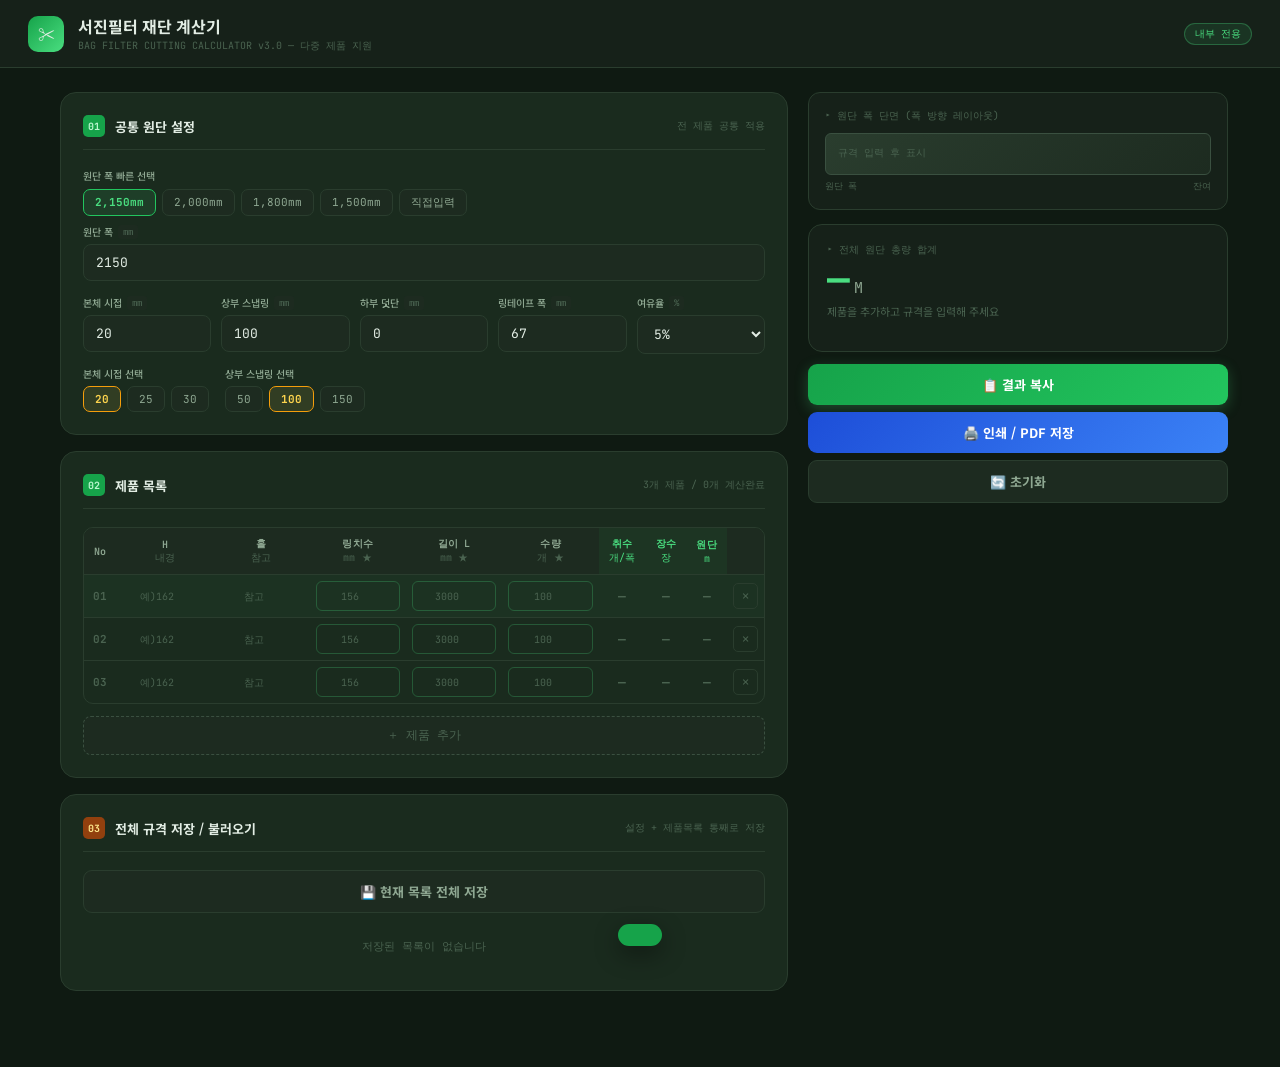
==== 서진필터_재단계산기_v2.html @ 4e615974 "feat: 재단 계산기 v3 — 다중 제품 동시 계산 지원 - 제품 목록 테이블 추가 (행 추가/삭제, 동적 입력) - 제품별 개별 계산: 취수·장수·원단(m) 자동 표시 - 합계" ====
<!DOCTYPE html>
<html lang="ko">
<head>
<meta charset="UTF-8">
<meta name="viewport" content="width=device-width, initial-scale=1.0">
<title>서진필터 재단 계산기 v3</title>
<link href="https://fonts.googleapis.com/css2?family=Noto+Sans+KR:wght@300;400;500;700;900&family=JetBrains+Mono:wght@400;500;700&display=swap" rel="stylesheet">
<style>
  :root {
    --bg:         #0F1A12;
    --bg2:        #162119;
    --bg3:        #1D2B20;
    --card:       #1A2B1E;
    --border:     #2A3D2E;
    --border2:    #3A5040;
    --green:      #4ADE80;
    --green-dim:  #22C55E;
    --green-dark: #16A34A;
    --green-pale: #BBF7D0;
    --amber:      #FCD34D;
    --amber-dim:  #F59E0B;
    --blue:       #60A5FA;
    --blue-dim:   #3B82F6;
    --blue-dark:  #1D4ED8;
    --red:        #F87171;
    --text:       #E2EDE4;
    --text-dim:   #8FA892;
    --text-mute:  #4A6350;
    --mono:       'JetBrains Mono', monospace;
    --sans:       'Noto Sans KR', sans-serif;
  }
  * { box-sizing: border-box; margin: 0; padding: 0; }
  body { font-family: var(--sans); background: var(--bg); color: var(--text); min-height: 100vh; }

  /* ── 헤더 ── */
  .header {
    background: var(--bg2); border-bottom: 1px solid var(--border);
    padding: 14px 28px; display: flex; align-items: center; gap: 14px;
  }
  .header-icon {
    width: 36px; height: 36px;
    background: linear-gradient(135deg, var(--green-dark), var(--green));
    border-radius: 10px; display: flex; align-items: center; justify-content: center; font-size: 17px;
  }
  .header-title { font-size: 16px; font-weight: 700; }
  .header-sub   { font-size: 10px; color: var(--text-mute); font-family: var(--mono); margin-top: 1px; }
  .header-tag {
    margin-left: auto; background: rgba(74,222,128,0.1); border: 1px solid rgba(74,222,128,0.3);
    color: var(--green); font-size: 10px; font-weight: 500;
    padding: 3px 10px; border-radius: 20px; font-family: var(--mono);
  }

  /* ── 레이아웃 ── */
  .main {
    max-width: 1200px; margin: 0 auto; padding: 24px 20px 60px;
    display: grid; grid-template-columns: 1fr 420px; gap: 20px; align-items: start;
  }

  /* ── 카드 ── */
  .card {
    background: var(--card); border: 1px solid var(--border);
    border-radius: 16px; padding: 22px; margin-bottom: 16px;
    animation: fadeUp 0.35s ease both;
  }
  .card:nth-child(2) { animation-delay: 0.06s; }
  .card:nth-child(3) { animation-delay: 0.12s; }
  @keyframes fadeUp { from { opacity:0; transform:translateY(10px); } to { opacity:1; transform:translateY(0); } }

  .card-header {
    display: flex; align-items: center; gap: 10px;
    margin-bottom: 18px; padding-bottom: 12px; border-bottom: 1px solid var(--border);
  }
  .step-badge {
    width: 22px; height: 22px; background: var(--green-dark); color: var(--green-pale);
    border-radius: 5px; display: flex; align-items: center; justify-content: center;
    font-size: 10px; font-weight: 700; font-family: var(--mono); flex-shrink: 0;
  }
  .step-badge.amber { background: #92400E; color: #FDE68A; }
  .card-title { font-size: 13px; font-weight: 700; }
  .card-desc  { font-size: 10px; color: var(--text-mute); margin-left: auto; font-family: var(--mono); }

  /* ── 폼 기본 ── */
  .fg { display: flex; flex-direction: column; gap: 5px; }
  .fl {
    font-size: 10px; font-weight: 500; color: var(--text-dim);
    display: flex; align-items: center; gap: 5px;
  }
  .fl .unit {
    font-family: var(--mono); color: var(--text-mute); font-size: 9px;
    background: var(--bg3); padding: 1px 5px; border-radius: 3px;
  }
  .fl .ref-tag {
    font-family: var(--mono); color: var(--blue-dim); font-size: 9px;
    background: rgba(96,165,250,0.1); border: 1px solid rgba(96,165,250,0.25);
    padding: 1px 5px; border-radius: 3px;
  }
  .form-grid   { display: grid; grid-template-columns: 1fr 1fr; gap: 12px; }
  .form-grid.three { grid-template-columns: 1fr 1fr 1fr; }
  .form-grid.four  { grid-template-columns: repeat(4,1fr); }
  .form-grid.five  { grid-template-columns: repeat(5,1fr); }
  .divider { border: none; border-top: 1px solid var(--border); margin: 16px 0; }

  input, select {
    background: var(--bg3); border: 1.5px solid var(--border); border-radius: 8px;
    padding: 9px 12px; font-size: 13px; font-family: var(--mono); color: var(--text);
    outline: none; transition: all 0.2s; width: 100%;
  }
  input:focus, select:focus {
    border-color: var(--green-dim); background: var(--bg2);
    box-shadow: 0 0 0 3px rgba(74,222,128,0.1);
  }
  input::placeholder { color: var(--text-mute); font-size: 11px; }
  input[readonly] {
    color: var(--green); border-color: rgba(74,222,128,0.3);
    background: rgba(74,222,128,0.05); cursor: default; font-weight: 700;
  }
  input[readonly]:focus { box-shadow: none; }

  /* ── 빠른 선택 버튼 ── */
  .quick-btns { display: flex; gap: 6px; flex-wrap: wrap; margin-bottom: 8px; }
  .qbtn {
    background: var(--bg3); border: 1.5px solid var(--border); color: var(--text-dim);
    border-radius: 7px; padding: 5px 11px; font-family: var(--mono); font-size: 11px;
    cursor: pointer; transition: all 0.15s;
  }
  .qbtn:hover  { border-color: var(--amber-dim); color: var(--amber); }
  .qbtn.active { background: rgba(252,211,77,0.1); border-color: var(--amber-dim); color: var(--amber); font-weight: 700; }
  .qbtn.green:hover  { border-color: var(--green-dim); color: var(--green); }
  .qbtn.green.active { background: rgba(74,222,128,0.1); border-color: var(--green-dim); color: var(--green); font-weight: 700; }

  /* ── 제품 테이블 ── */
  .product-table-wrap { overflow-x: auto; margin-bottom: 12px; border-radius: 10px; border: 1px solid var(--border); }
  .product-table {
    width: 100%; border-collapse: collapse; font-family: var(--mono); font-size: 12px;
    min-width: 680px;
  }
  .product-table th {
    background: var(--bg3); color: var(--text-dim); font-weight: 600;
    padding: 9px 10px; text-align: center; border-bottom: 1px solid var(--border);
    white-space: nowrap; font-size: 10px; letter-spacing: 0.3px;
  }
  .product-table th.result-col { color: var(--green); background: rgba(74,222,128,0.05); }
  .product-table td {
    padding: 6px 6px; border-bottom: 1px solid var(--border); text-align: center; vertical-align: middle;
  }
  .product-table tr:last-child td { border-bottom: none; }
  .product-table tr:hover td { background: rgba(255,255,255,0.02); }
  .product-table tr.focused-row td { background: rgba(74,222,128,0.04); }

  .tbl-num {
    color: var(--text-mute); font-size: 11px; font-weight: 700;
    width: 28px; text-align: center;
  }
  .tbl-input {
    background: transparent; border: 1px solid transparent; border-radius: 6px;
    padding: 6px 8px; font-size: 12px; font-family: var(--mono); color: var(--text);
    outline: none; width: 100%; text-align: center; transition: all 0.15s; min-width: 60px;
  }
  .tbl-input:focus { border-color: var(--green-dim); background: var(--bg2); }
  .tbl-input::placeholder { color: var(--text-mute); font-size: 10px; }
  .tbl-res { color: var(--green); font-weight: 700; font-size: 13px; }
  .tbl-res.amber { color: var(--amber); }
  .tbl-res.mute { color: var(--text-mute); }

  .del-btn {
    background: transparent; border: 1px solid var(--border); color: var(--text-mute);
    border-radius: 5px; padding: 4px 8px; font-size: 12px; cursor: pointer;
    transition: all 0.15s; font-family: var(--mono);
  }
  .del-btn:hover { border-color: var(--red); color: var(--red); }

  .total-row td { background: rgba(74,222,128,0.04); border-top: 1px solid var(--border2) !important; }
  .total-label { color: var(--text-dim); font-size: 11px; font-weight: 700; text-align: right; padding-right: 8px; }
  .total-val   { color: var(--green); font-size: 15px; font-weight: 700; }
  .total-val.amber { color: var(--amber); }

  .add-row-btn {
    width: 100%; padding: 10px; background: var(--bg3); border: 1.5px dashed var(--border2);
    color: var(--text-mute); border-radius: 8px; cursor: pointer; font-size: 12px;
    font-family: var(--mono); transition: all 0.15s; display: flex; align-items: center; justify-content: center; gap: 6px;
  }
  .add-row-btn:hover { border-color: var(--green-dim); color: var(--green); }

  /* ── 결과 패널 ── */
  .result-panel { position: sticky; top: 20px; }

  .fabric-vis {
    background: var(--bg2); border: 1px solid var(--border); border-radius: 12px;
    padding: 16px; margin-bottom: 14px; overflow: hidden;
  }
  .vis-title { font-size: 10px; color: var(--text-mute); font-family: var(--mono); margin-bottom: 10px; }
  .vis-strip {
    height: 42px; background: linear-gradient(135deg, #2A3D2E, #1D2B20);
    border: 1px solid var(--border2); border-radius: 6px; overflow: hidden; margin-bottom: 5px;
  }
  .vis-pcs { display: flex; height: 100%; }
  .vis-piece {
    flex: 1; display: flex; align-items: center; justify-content: center;
    font-size: 9px; font-family: var(--mono); color: var(--green);
    border-right: 1px dashed rgba(74,222,128,0.3); font-weight: 700;
  }
  .vis-piece:last-child { border-right: none; }
  .vis-remainder { background: rgba(248,113,113,0.15); border-left: 1px dashed var(--red) !important; color: var(--red) !important; }
  .vis-labels { display: flex; justify-content: space-between; font-size: 9px; color: var(--text-mute); font-family: var(--mono); }

  /* 요약 카드 */
  .summary-card {
    background: var(--bg2); border: 1px solid var(--border); border-radius: 14px;
    padding: 18px; margin-bottom: 12px;
  }
  .sum-big-label { font-size: 10px; color: var(--text-mute); font-family: var(--mono); margin-bottom: 3px; }
  .sum-big-val   { font-size: 38px; font-weight: 700; font-family: var(--mono); color: var(--green); line-height: 1; }
  .sum-big-unit  { font-size: 15px; color: var(--text-dim); font-family: var(--mono); }
  .sum-big-sub   { font-size: 11px; color: var(--text-mute); margin-top: 5px; }

  /* 제품별 결과 목록 */
  .prod-result-list { margin-top: 14px; display: flex; flex-direction: column; gap: 6px; }
  .prod-result-item {
    background: var(--bg3); border: 1px solid var(--border); border-radius: 8px;
    padding: 10px 12px; display: grid; grid-template-columns: auto 1fr auto; gap: 8px; align-items: center;
  }
  .prod-result-item.focused { border-color: rgba(74,222,128,0.4); background: rgba(74,222,128,0.04); }
  .pri-num { font-size: 10px; color: var(--text-mute); font-family: var(--mono); }
  .pri-spec { font-size: 11px; color: var(--text-dim); font-family: var(--mono); }
  .pri-spec strong { color: var(--text); }
  .pri-val { font-size: 15px; font-weight: 700; font-family: var(--mono); color: var(--green); text-align: right; }
  .pri-val .sub { font-size: 10px; color: var(--text-mute); font-weight: 400; }

  /* 경고 */
  .alert-box {
    background: rgba(252,211,77,0.08); border: 1px solid rgba(252,211,77,0.25);
    border-radius: 8px; padding: 10px 12px; font-size: 11px; color: var(--amber);
    margin-bottom: 12px; display: none; font-family: var(--mono); line-height: 1.7; white-space: pre-line;
  }
  .alert-box.show { display: block; }

  /* 버튼 */
  .btn {
    width: 100%; padding: 11px; border-radius: 9px; border: none;
    cursor: pointer; font-size: 13px; font-weight: 700;
    font-family: var(--sans); transition: all 0.2s;
    display: flex; align-items: center; justify-content: center; gap: 8px; margin-bottom: 7px;
  }
  .btn-primary { background: linear-gradient(135deg,var(--green-dark),var(--green-dim)); color:#fff; box-shadow:0 4px 14px rgba(74,222,128,0.25); }
  .btn-primary:hover { transform:translateY(-1px); box-shadow:0 6px 20px rgba(74,222,128,0.35); }
  .btn-blue { background: linear-gradient(135deg,var(--blue-dark),var(--blue-dim)); color:#fff; }
  .btn-blue:hover { transform:translateY(-1px); }
  .btn-ghost { background:var(--bg3); color:var(--text-dim); border:1px solid var(--border); }
  .btn-ghost:hover { background:var(--bg2); color:var(--text); }

  /* 프로파일 */
  .profile-list { display: flex; flex-direction: column; gap: 7px; }
  .profile-item {
    background: var(--bg3); border: 1px solid var(--border); border-radius: 9px;
    padding: 10px 12px; display: flex; align-items: center; gap: 8px;
  }
  .profile-info { flex: 1; }
  .profile-name { font-size: 12px; font-weight: 600; margin-bottom: 2px; }
  .profile-spec { font-size: 10px; color: var(--text-mute); font-family: var(--mono); }
  .profile-btn {
    background: transparent; border: 1px solid var(--border); color: var(--text-dim);
    border-radius: 5px; padding: 4px 9px; font-size: 10px; cursor: pointer;
    font-family: var(--mono); transition: all 0.15s;
  }
  .profile-btn:hover { border-color: var(--green-dim); color: var(--green); }
  .profile-btn.del:hover { border-color: var(--red); color: var(--red); }
  .profile-empty { font-size: 11px; color: var(--text-mute); font-family: var(--mono); padding: 14px; text-align: center; }

  /* 토스트 */
  .toast {
    position: fixed; bottom: 24px; left: 50%;
    transform: translateX(-50%) translateY(70px);
    background: var(--green-dark); color: var(--green-pale);
    padding: 11px 22px; border-radius: 50px; font-size: 13px; font-weight: 600;
    box-shadow: 0 8px 24px rgba(0,0,0,0.4);
    transition: transform 0.35s cubic-bezier(0.34,1.56,0.64,1);
    z-index: 999; white-space: nowrap; font-family: var(--sans);
  }
  .toast.show { transform: translateX(-50%) translateY(0); }

  /* 반응형 */
  @media (max-width: 860px) {
    .main { grid-template-columns: 1fr; }
    .result-panel { position: static; }
    .form-grid.four { grid-template-columns: 1fr 1fr; }
    .form-grid.five { grid-template-columns: 1fr 1fr 1fr; }
  }

  /* ── 인쇄 ── */
  @media print {
    body { background:#fff !important; color:#111 !important; }
    .header { background:#f0f0f0 !important; }
    .card, .summary-card, .fabric-vis, .prod-result-item, .product-table th, .product-table td {
      background:#fff !important; border-color:#ccc !important; color:#111 !important;
    }
    .btn, .toast, .add-row-btn, .del-btn, .profile-btn { display:none !important; }
    .result-panel { position:static !important; }
    .main { grid-template-columns:1fr !important; }
  }
</style>
</head>
<body>

<div class="header">
  <div class="header-icon">✂️</div>
  <div>
    <div class="header-title">서진필터 재단 계산기</div>
    <div class="header-sub">BAG FILTER CUTTING CALCULATOR v3.0 — 다중 제품 지원</div>
  </div>
  <div class="header-tag">내부 전용</div>
</div>

<div class="main">
<div><!-- 왼쪽 -->

  <!-- STEP 01: 공통 설정 -->
  <div class="card">
    <div class="card-header">
      <div class="step-badge">01</div>
      <div class="card-title">공통 원단 설정</div>
      <div class="card-desc">전 제품 공통 적용</div>
    </div>

    <!-- 원단 폭 -->
    <label class="fl" style="margin-bottom:6px;">원단 폭 빠른 선택</label>
    <div class="quick-btns">
      <div class="qbtn green active" onclick="setFabric(this,2150)">2,150mm</div>
      <div class="qbtn green" onclick="setFabric(this,2000)">2,000mm</div>
      <div class="qbtn green" onclick="setFabric(this,1800)">1,800mm</div>
      <div class="qbtn green" onclick="setFabric(this,1500)">1,500mm</div>
      <div class="qbtn green" onclick="setFabric(this,0)">직접입력</div>
    </div>
    <div class="fg" style="margin-bottom:14px;">
      <label class="fl">원단 폭 <span class="unit">mm</span></label>
      <input type="number" id="fabric_w" value="2150" oninput="onFabricInput();calc()">
    </div>

    <div class="form-grid five" style="gap:10px;">
      <div class="fg">
        <label class="fl">본체 시접 <span class="unit">mm</span></label>
        <input type="number" id="seam_body" value="20" oninput="calc()">
      </div>
      <div class="fg">
        <label class="fl">상부 스냅링 <span class="unit">mm</span></label>
        <input type="number" id="seam_snap" value="100" oninput="calc()">
      </div>
      <div class="fg">
        <label class="fl">하부 덧단 <span class="unit">mm</span></label>
        <input type="number" id="seam_hem" value="0" oninput="calc()" placeholder="0">
      </div>
      <div class="fg">
        <label class="fl">링테이프 폭 <span class="unit">mm</span></label>
        <input type="number" id="tape_w" value="67" oninput="calc()">
      </div>
      <div class="fg">
        <label class="fl">여유율 <span class="unit">%</span></label>
        <select id="margin_val" onchange="calc()">
          <option value="0">0%</option>
          <option value="3">3%</option>
          <option value="5" selected>5%</option>
          <option value="8">8%</option>
          <option value="10">10%</option>
        </select>
      </div>
    </div>

    <!-- 시접 빠른 선택 -->
    <div style="margin-top:12px; display:flex; gap:16px; flex-wrap:wrap;">
      <div>
        <label class="fl" style="margin-bottom:5px;">본체 시접 선택</label>
        <div class="quick-btns" style="margin-bottom:0">
          <div class="qbtn active" onclick="setVal('seam_body',this,20)">20</div>
          <div class="qbtn" onclick="setVal('seam_body',this,25)">25</div>
          <div class="qbtn" onclick="setVal('seam_body',this,30)">30</div>
        </div>
      </div>
      <div>
        <label class="fl" style="margin-bottom:5px;">상부 스냅링 선택</label>
        <div class="quick-btns" style="margin-bottom:0">
          <div class="qbtn" onclick="setVal('seam_snap',this,50)">50</div>
          <div class="qbtn active" onclick="setVal('seam_snap',this,100)">100</div>
          <div class="qbtn" onclick="setVal('seam_snap',this,150)">150</div>
        </div>
      </div>
    </div>
  </div>

  <!-- STEP 02: 제품 목록 -->
  <div class="card">
    <div class="card-header">
      <div class="step-badge">02</div>
      <div class="card-title">제품 목록</div>
      <div class="card-desc" id="prod-count-badge">0개 제품</div>
    </div>

    <div class="product-table-wrap">
      <table class="product-table">
        <thead>
          <tr>
            <th style="width:30px;">No</th>
            <th>H<br><span style="font-weight:400;color:var(--text-mute)">내경</span></th>
            <th>홀<br><span style="font-weight:400;color:var(--text-mute)">참고</span></th>
            <th>링치수<br><span style="font-weight:400;color:var(--text-mute)">mm ★</span></th>
            <th>길이 L<br><span style="font-weight:400;color:var(--text-mute)">mm ★</span></th>
            <th>수량<br><span style="font-weight:400;color:var(--text-mute)">개 ★</span></th>
            <th class="result-col">취수<br><span style="font-weight:400">개/폭</span></th>
            <th class="result-col">장수<br><span style="font-weight:400">장</span></th>
            <th class="result-col">원단<br><span style="font-weight:400">m</span></th>
            <th style="width:32px;"></th>
          </tr>
        </thead>
        <tbody id="prod-tbody"></tbody>
        <tfoot id="prod-tfoot"></tfoot>
      </table>
    </div>

    <button class="add-row-btn" onclick="addProduct()">＋ 제품 추가</button>
  </div>

  <!-- STEP 03: 저장 / 불러오기 -->
  <div class="card">
    <div class="card-header">
      <div class="step-badge amber">03</div>
      <div class="card-title">전체 규격 저장 / 불러오기</div>
      <div class="card-desc">설정 + 제품목록 통째로 저장</div>
    </div>
    <button class="btn btn-ghost" style="margin-bottom:12px;" onclick="saveSession()">💾 현재 목록 전체 저장</button>
    <div class="profile-list" id="profile-list">
      <div class="profile-empty">저장된 목록이 없습니다</div>
    </div>
  </div>

</div><!-- /왼쪽 -->

<!-- 오른쪽 결과 패널 -->
<div class="result-panel">

  <!-- 원단 폭 시각화 (포커스 제품 기준) -->
  <div class="fabric-vis">
    <div class="vis-title" id="vis-title">▸ 원단 폭 단면 (폭 방향 레이아웃)</div>
    <div class="vis-strip"><div class="vis-pcs" id="vis-pcs"></div></div>
    <div class="vis-labels"><span id="vis-left">원단 폭</span><span id="vis-right">잔여</span></div>
  </div>

  <!-- 경고 -->
  <div class="alert-box" id="alert-box"></div>

  <!-- 총합 카드 -->
  <div class="summary-card">
    <div class="sum-big-label">▸ 전체 원단 총량 합계</div>
    <div>
      <span class="sum-big-val" id="sum-total">—</span>
      <span class="sum-big-unit"> M</span>
    </div>
    <div class="sum-big-sub" id="sum-sub">제품을 추가하고 규격을 입력해 주세요</div>

    <!-- 제품별 결과 목록 -->
    <div class="prod-result-list" id="prod-result-list"></div>
  </div>

  <button class="btn btn-primary" onclick="copyResult()">📋 결과 복사</button>
  <button class="btn btn-blue"    onclick="window.print()">🖨️ 인쇄 / PDF 저장</button>
  <button class="btn btn-ghost"   onclick="resetAll()">🔄 초기화</button>
</div>

</div><!-- /main -->
<div class="toast" id="toast"></div>

<script>
// ── 상태 ─────────────────────────────────────────
let products = [];
let nextId   = 1;
let focusId  = null; // 시각화 기준 제품

// ── 초기 제품 3행 ────────────────────────────────
function initProducts() {
  products = [];
  for (let i = 0; i < 3; i++) addProduct(false);
  focusId = products[0].id;
}

function addProduct(doCalc = true) {
  products.push({ id: nextId++, h:'', hole:'', ring:'', length:'', qty:'' });
  if (doCalc) calc();
}

function removeProduct(id) {
  if (products.length <= 1) { showToast('⚠️ 최소 1개 이상 필요합니다'); return; }
  products = products.filter(p => p.id !== id);
  if (focusId === id) focusId = products[0]?.id ?? null;
  calc();
}

function updateProduct(id, field, val) {
  const p = products.find(x => x.id === id);
  if (p) p[field] = val;
  focusId = id;
  calc();
}

// ── 공통 설정 읽기 ───────────────────────────────
function getShared() {
  return {
    fabricW : parseFloat(document.getElementById('fabric_w').value)   || 0,
    seamB   : parseFloat(document.getElementById('seam_body').value)  || 0,
    snapAdd : parseFloat(document.getElementById('seam_snap').value)  || 100,
    hemAdd  : parseFloat(document.getElementById('seam_hem').value)   || 0,
    tapeW   : parseFloat(document.getElementById('tape_w').value)     || 67,
    margin  : parseFloat(document.getElementById('margin_val').value) || 0,
  };
}

// ── 제품 1개 계산 ────────────────────────────────
function calcOne(p, s) {
  const ring   = parseFloat(p.ring)   || 0;
  const length = parseFloat(p.length) || 0;
  const qty    = parseInt(p.qty)      || 0;
  if (!ring || !length || !qty) return null;

  const circ      = ring * Math.PI;
  const needW     = circ + s.seamB;
  const pcsPerRow = s.fabricW > 0 ? Math.floor(s.fabricW / needW) : 0;
  const remainW   = s.fabricW > 0 ? s.fabricW - pcsPerRow * needW : 0;
  const tapePerRow= remainW >= s.tapeW ? Math.floor(remainW / s.tapeW) : 0;
  const cutLen    = length + s.snapAdd + s.hemAdd;
  const rows      = pcsPerRow > 0 ? Math.ceil(qty / pcsPerRow) : 0;
  const totalMm   = rows * cutLen;
  const totalM    = totalMm / 1000;
  const totalMMargin = totalM * (1 + s.margin / 100);
  const tapePcs   = tapePerRow * rows;

  return { ring, length, qty, circ, needW, pcsPerRow, remainW, tapePerRow, cutLen, rows, totalM, totalMMargin, tapePcs };
}

// ── 전체 계산 ────────────────────────────────────
function calc() {
  const s = getShared();
  const results = products.map(p => ({ p, r: calcOne(p, s) }));

  renderTable(results, s);
  renderSummary(results, s);

  // 시각화: focusId 우선, 없으면 첫 유효 제품
  let focusEntry = results.find(e => e.p.id === focusId && e.r);
  if (!focusEntry) focusEntry = results.find(e => e.r);
  if (focusEntry) {
    const { r } = focusEntry;
    const idx = results.indexOf(focusEntry) + 1;
    renderVis(r.pcsPerRow, r.needW, s.fabricW, r.remainW, r.tapePerRow, s.tapeW, idx);
  } else {
    renderVis(0, 0, s.fabricW, 0, 0, s.tapeW, 0);
  }

  // 경고
  const alerts = [];
  results.forEach(({ p, r }, i) => {
    if (!r && (p.ring || p.length || p.qty)) return; // 미완성 행 무시
    if (r && r.pcsPerRow === 0) alerts.push(`⚠️ [${i+1}번] 원단 폭이 1개 필요 폭(${r.needW.toFixed(1)}mm)보다 좁습니다.`);
    if (r && r.tapePerRow > 0) alerts.push(`✅ [${i+1}번] 잔여 ${r.remainW.toFixed(0)}mm → 링테이프 ${r.tapePerRow}줄/장 · ${r.tapePcs}개 취수 가능`);
  });
  if (s.margin === 0) alerts.push('💡 여유율 0% — 재단 손실 감안 5% 이상 권장합니다.');
  const alertEl = document.getElementById('alert-box');
  alertEl.textContent = alerts.join('\n');
  alertEl.classList.toggle('show', alerts.length > 0);

  // 뱃지
  const validCnt = results.filter(e => e.r).length;
  document.getElementById('prod-count-badge').textContent = `${products.length}개 제품 / ${validCnt}개 계산완료`;
}

// ── 테이블 렌더 ──────────────────────────────────
function renderTable(results, s) {
  const tbody = document.getElementById('prod-tbody');
  const tfoot = document.getElementById('prod-tfoot');

  tbody.innerHTML = results.map(({ p, r }, i) => {
    const focused = p.id === focusId ? 'focused-row' : '';
    const pcs  = r ? `<span class="tbl-res">${r.pcsPerRow}</span>` : `<span class="tbl-res mute">—</span>`;
    const rows = r ? `<span class="tbl-res">${r.rows}</span>` : `<span class="tbl-res mute">—</span>`;
    const mVal = r ? `<span class="tbl-res amber">${r.totalMMargin.toFixed(2)}</span>` : `<span class="tbl-res mute">—</span>`;
    return `<tr class="${focused}" onclick="setFocusRow(${p.id})">
      <td class="tbl-num">${String(i+1).padStart(2,'0')}</td>
      <td><input class="tbl-input" type="number" value="${p.h}"      placeholder="예)162"  onchange="updateProduct(${p.id},'h',this.value)"      oninput="updateProduct(${p.id},'h',this.value)"></td>
      <td><input class="tbl-input" type="number" value="${p.hole}"   placeholder="참고"    onchange="updateProduct(${p.id},'hole',this.value)"   oninput="updateProduct(${p.id},'hole',this.value)"></td>
      <td><input class="tbl-input" type="number" value="${p.ring}"   placeholder="156"     onchange="updateProduct(${p.id},'ring',this.value)"   oninput="updateProduct(${p.id},'ring',this.value)" style="border-color:rgba(74,222,128,0.25)"></td>
      <td><input class="tbl-input" type="number" value="${p.length}" placeholder="3000"    onchange="updateProduct(${p.id},'length',this.value)" oninput="updateProduct(${p.id},'length',this.value)" style="border-color:rgba(74,222,128,0.25)"></td>
      <td><input class="tbl-input" type="number" value="${p.qty}"    placeholder="100"     onchange="updateProduct(${p.id},'qty',this.value)"    oninput="updateProduct(${p.id},'qty',this.value)" style="border-color:rgba(74,222,128,0.25)"></td>
      <td>${pcs}</td>
      <td>${rows}</td>
      <td>${mVal}</td>
      <td><button class="del-btn" onclick="event.stopPropagation();removeProduct(${p.id})">✕</button></td>
    </tr>`;
  }).join('');

  // 합계 행
  const validResults = results.filter(e => e.r);
  if (validResults.length > 0) {
    const grandM = validResults.reduce((a, e) => a + e.r.totalM, 0);
    const grandMg = validResults.reduce((a, e) => a + e.r.totalMMargin, 0);
    const totalQty = validResults.reduce((a, e) => a + e.r.qty, 0);
    tfoot.innerHTML = `<tr class="total-row">
      <td colspan="6" class="total-label">합계 (${validResults.length}종 · ${totalQty}개)</td>
      <td colspan="2" class="total-label" style="text-align:center;">순수 합계</td>
      <td class="total-val">${grandM.toFixed(2)} M</td>
      <td></td>
    </tr>
    <tr class="total-row">
      <td colspan="8" class="total-label">여유(${getShared().margin}%) 포함 최종 발주량</td>
      <td class="total-val amber">${grandMg.toFixed(2)} M</td>
      <td></td>
    </tr>`;
  } else {
    tfoot.innerHTML = '';
  }
}

// ── 요약 패널 렌더 ───────────────────────────────
function renderSummary(results, s) {
  const valid = results.filter(e => e.r);
  const grandMg = valid.reduce((a, e) => a + e.r.totalMMargin, 0);
  const grandM  = valid.reduce((a, e) => a + e.r.totalM, 0);
  const totalQty = valid.reduce((a, e) => a + e.r.qty, 0);

  if (valid.length > 0) {
    document.getElementById('sum-total').textContent = grandMg.toFixed(2);
    document.getElementById('sum-sub').textContent =
      `${valid.length}종 · ${totalQty}개 생산 · 여유(${s.margin}%) 포함`;
  } else {
    document.getElementById('sum-total').textContent = '—';
    document.getElementById('sum-sub').textContent = '제품을 추가하고 규격을 입력해 주세요';
  }

  const listEl = document.getElementById('prod-result-list');
  if (valid.length === 0) { listEl.innerHTML = ''; return; }

  listEl.innerHTML = results.map(({ p, r }, i) => {
    if (!r) return '';
    const focused = p.id === focusId ? 'focused' : '';
    const ring = parseFloat(p.ring) || 0;
    const h    = p.h || '?';
    return `<div class="prod-result-item ${focused}" onclick="setFocusRow(${p.id})" style="cursor:pointer;">
      <div class="pri-num">${String(i+1).padStart(2,'0')}</div>
      <div>
        <div class="pri-spec"><strong>H${h} / 링${ring} × ${p.length}L</strong></div>
        <div class="pri-spec" style="margin-top:2px;">${p.qty}개 · 취수 ${r.pcsPerRow}개/폭 · ${r.rows}장 · 재단 ${r.cutLen}mm</div>
      </div>
      <div>
        <div class="pri-val">${r.totalMMargin.toFixed(2)} M</div>
        <div class="pri-val sub">(순 ${r.totalM.toFixed(2)})</div>
      </div>
    </div>`;
  }).join('');
}

// ── 포커스 행 선택 ───────────────────────────────
function setFocusRow(id) {
  focusId = id;
  calc();
}

// ── 시각화 ───────────────────────────────────────
function renderVis(pcs, needW, fabricW, remainW, tapePerRow, tapeW, prodIdx) {
  const cont = document.getElementById('vis-pcs');
  cont.innerHTML = '';
  const title = document.getElementById('vis-title');

  if (!pcs || !fabricW) {
    cont.innerHTML = '<div style="color:var(--text-mute);font-size:10px;padding:12px;font-family:var(--mono);">규격 입력 후 표시</div>';
    document.getElementById('vis-left').textContent  = '원단 폭';
    document.getElementById('vis-right').textContent = '잔여';
    title.textContent = '▸ 원단 폭 단면 (폭 방향 레이아웃)';
    return;
  }

  title.textContent = `▸ ${prodIdx}번 제품 기준 — 원단 폭 단면`;

  for (let i = 0; i < pcs; i++) {
    const el = document.createElement('div');
    el.className = 'vis-piece';
    el.style.flex = needW;
    el.textContent = `${i+1}`;
    cont.appendChild(el);
  }
  if (remainW > 0) {
    if (tapePerRow > 0) {
      for (let t = 0; t < tapePerRow; t++) {
        const tp = document.createElement('div');
        tp.className = 'vis-piece';
        tp.style.flex = tapeW;
        tp.style.background = 'rgba(252,211,77,0.18)';
        tp.style.borderLeft  = '1px dashed rgba(252,211,77,0.5)';
        tp.style.color = 'var(--amber)';
        tp.style.fontSize = '8px';
        tp.textContent = `T${t+1}`;
        cont.appendChild(tp);
      }
      const lo = remainW - tapePerRow * tapeW;
      if (lo > 2) {
        const el = document.createElement('div');
        el.className = 'vis-piece vis-remainder';
        el.style.flex = lo; el.style.fontSize = '8px';
        el.textContent = lo.toFixed(0);
        cont.appendChild(el);
      }
    } else {
      const rem = document.createElement('div');
      rem.className = 'vis-piece vis-remainder';
      rem.style.flex = remainW;
      rem.textContent = remainW.toFixed(0);
      cont.appendChild(rem);
    }
  }

  const used = pcs * needW;
  document.getElementById('vis-left').textContent =
    `${fabricW}mm → ${pcs}개${tapePerRow > 0 ? ` + 링테이프 ${tapePerRow}줄` : ''} (${(used/fabricW*100).toFixed(1)}% 사용)`;
  document.getElementById('vis-right').textContent = remainW > 0
    ? (tapePerRow > 0 ? `링테이프 ${tapePerRow}줄` : `잔여 ${remainW.toFixed(0)}mm`)
    : '잔여 없음';
}

// ── 빠른 선택 헬퍼 ───────────────────────────────
function setFabric(el, val) {
  document.querySelectorAll('.qbtn.green').forEach(b => b.classList.remove('active'));
  el.classList.add('active');
  if (val > 0) document.getElementById('fabric_w').value = val;
  else { document.getElementById('fabric_w').value = ''; document.getElementById('fabric_w').focus(); }
  calc();
}
function onFabricInput() {
  document.querySelectorAll('.qbtn.green').forEach(b => b.classList.remove('active'));
}
function setVal(inputId, el, val) {
  const group = el.parentElement;
  group.querySelectorAll('.qbtn').forEach(b => b.classList.remove('active'));
  el.classList.add('active');
  document.getElementById(inputId).value = val;
  calc();
}

// ── 결과 복사 ────────────────────────────────────
function copyResult() {
  const s = getShared();
  const results = products.map(p => ({ p, r: calcOne(p, s) }));
  const valid = results.filter(e => e.r);
  if (!valid.length) { showToast('⚠️ 계산된 제품이 없습니다'); return; }

  const grandM  = valid.reduce((a, e) => a + e.r.totalM,       0);
  const grandMg = valid.reduce((a, e) => a + e.r.totalMMargin, 0);
  const totalQty = valid.reduce((a, e) => a + e.r.qty, 0);

  const lines = valid.map(({ p, r }, i) =>
    `[${String(i+1).padStart(2,'0')}] H${p.h||'?'} / 링${p.ring} × ${p.length}L · ${p.qty}개\n` +
    `     취수 ${r.pcsPerRow}개/폭 · ${r.rows}장 · 재단 ${r.cutLen}mm · ${r.totalMMargin.toFixed(2)}M`
  ).join('\n');

  const text =
`━━━━━━━━━━━━━━━━━━━━━━━━
✂️ 서진필터 재단 계산 결과
━━━━━━━━━━━━━━━━━━━━━━━━
작성일시: ${new Date().toLocaleString('ko-KR')}

【 공통 설정 】
원단 폭: ${s.fabricW}mm  본체 시접: ${s.seamB}mm
상부 스냅링: ${s.snapAdd}mm  하부 덧단: ${s.hemAdd}mm  여유율: ${s.margin}%

【 제품별 재단 결과 】
${lines}

【 합계 】
${valid.length}종 · 총 ${totalQty}개 생산
순수 원단: ${grandM.toFixed(2)}M
여유(${s.margin}%) 포함 발주량: ${grandMg.toFixed(2)}M
━━━━━━━━━━━━━━━━━━━━━━━━
서진필터 재단 계산기 v3
━━━━━━━━━━━━━━━━━━━━━━━━`;

  navigator.clipboard.writeText(text).then(() => showToast('✅ 결과가 복사되었습니다!'))
    .catch(() => {
      const ta = document.createElement('textarea');
      ta.value = text; document.body.appendChild(ta); ta.select();
      document.execCommand('copy'); document.body.removeChild(ta);
      showToast('✅ 복사 완료!');
    });
}

// ── 세션 저장 / 불러오기 ─────────────────────────
const SK = 'sjfilter_sessions';
const MAX_SESSIONS = 5;

function getSession()  { try { return JSON.parse(localStorage.getItem(SK)) || []; } catch { return []; } }
function setSession(a) { localStorage.setItem(SK, JSON.stringify(a)); }

function saveSession() {
  const s = getShared();
  const valid = products.filter(p => p.ring && p.length && p.qty);
  if (!valid.length) { showToast('⚠️ 링치수·길이·수량을 입력하세요'); return; }

  const sessions = getSession();
  if (sessions.length >= MAX_SESSIONS) { showToast('⚠️ 최대 5개까지 저장됩니다. 기존 항목을 삭제해 주세요.'); return; }

  const label = valid.length === 1
    ? `링${valid[0].ring}×${valid[0].length}L ${valid[0].qty}개`
    : `${valid.length}종 혼합 (링${valid[0].ring}… 외)`;

  sessions.push({ id: Date.now(), label, shared: s, products: JSON.parse(JSON.stringify(products)) });
  setSession(sessions);
  renderProfiles();
  showToast('💾 저장되었습니다!');
}

function loadSession(id) {
  const sess = getSession().find(x => x.id === id);
  if (!sess) return;
  // 설정 복원
  document.getElementById('fabric_w').value   = sess.shared.fabricW;
  document.getElementById('seam_body').value  = sess.shared.seamB;
  document.getElementById('seam_snap').value  = sess.shared.snapAdd;
  document.getElementById('seam_hem').value   = sess.shared.hemAdd;
  document.getElementById('tape_w').value     = sess.shared.tapeW;
  document.getElementById('margin_val').value = sess.shared.margin;
  // 제품 복원
  products = sess.products.map(p => ({ ...p }));
  nextId   = Math.max(...products.map(p => p.id)) + 1;
  focusId  = products[0]?.id ?? null;
  calc();
  showToast(`📂 "${sess.label}" 불러오기 완료`);
}

function deleteSession(id) {
  setSession(getSession().filter(x => x.id !== id));
  renderProfiles();
  showToast('🗑️ 삭제되었습니다');
}

function renderProfiles() {
  const list = document.getElementById('profile-list');
  const sessions = getSession();
  if (!sessions.length) { list.innerHTML = '<div class="profile-empty">저장된 목록이 없습니다</div>'; return; }
  list.innerHTML = sessions.map(s => `
    <div class="profile-item">
      <div class="profile-info">
        <div class="profile-name">${s.label}</div>
        <div class="profile-spec">${new Date(s.id).toLocaleDateString('ko-KR')} · 원단 ${s.shared.fabricW}mm · 여유 ${s.shared.margin}%</div>
      </div>
      <button class="profile-btn" onclick="loadSession(${s.id})">불러오기</button>
      <button class="profile-btn del" onclick="deleteSession(${s.id})">삭제</button>
    </div>
  `).join('');
}

// ── 초기화 ───────────────────────────────────────
function resetAll() {
  if (!confirm('모든 입력을 초기화할까요?')) return;
  document.getElementById('fabric_w').value   = '2150';
  document.getElementById('seam_body').value  = '20';
  document.getElementById('seam_snap').value  = '100';
  document.getElementById('seam_hem').value   = '0';
  document.getElementById('tape_w').value     = '67';
  document.getElementById('margin_val').value = '5';
  initProducts();
  renderProfiles();
  showToast('🔄 초기화 완료');
}

// ── 토스트 ───────────────────────────────────────
function showToast(msg) {
  const t = document.getElementById('toast');
  t.textContent = msg; t.classList.add('show');
  setTimeout(() => t.classList.remove('show'), 3000);
}

// ── 시작 ─────────────────────────────────────────
initProducts();
renderProfiles();
calc();
</script>
</body>
</html>
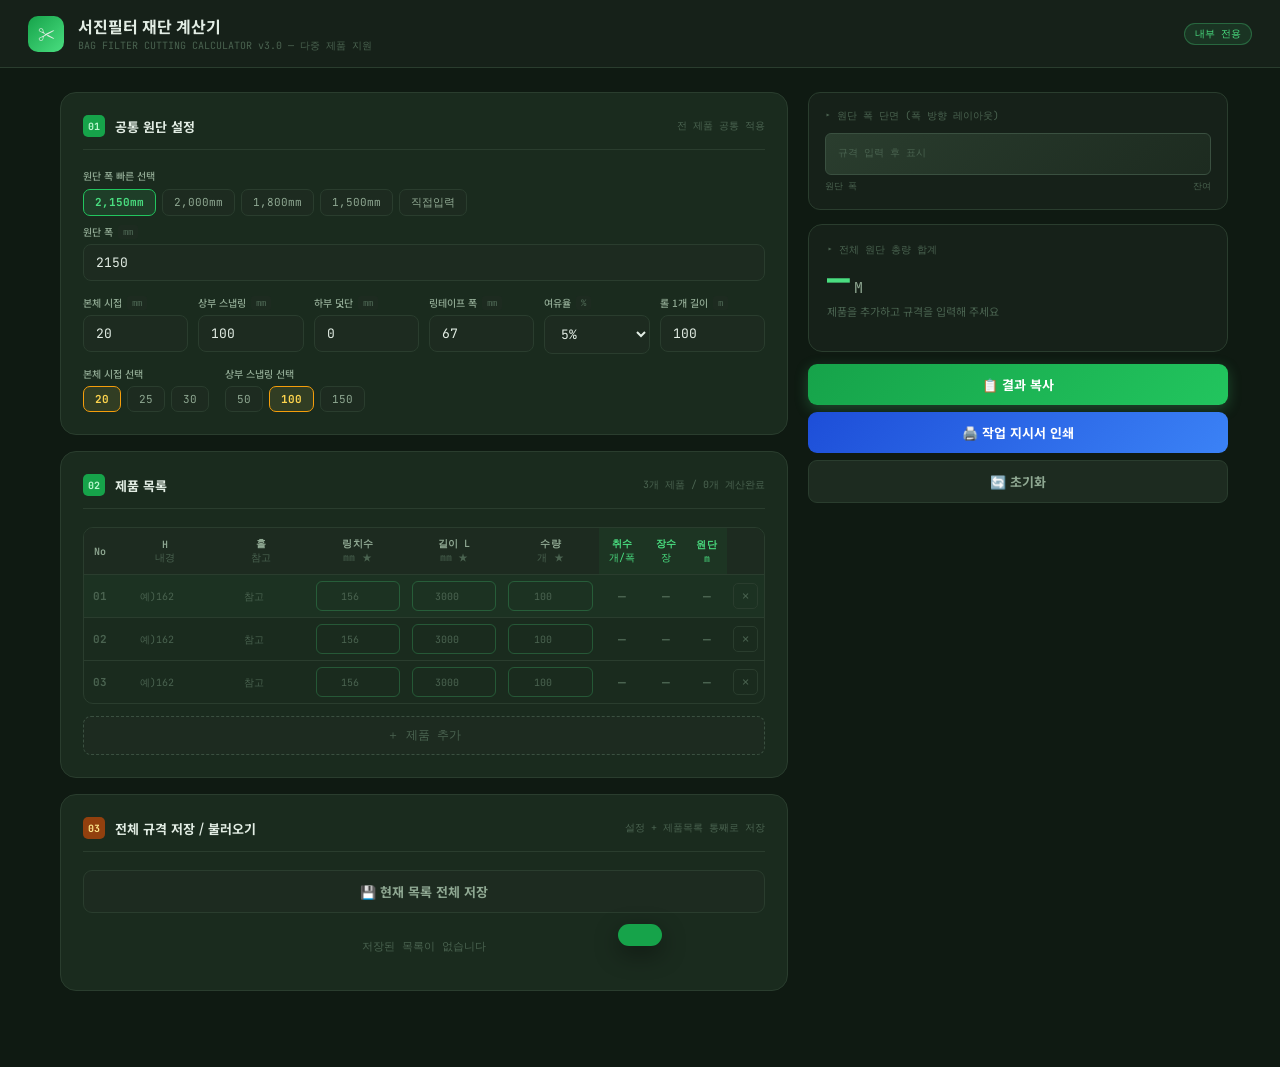
==== commit e0acaf81: "feat: 원단 롤 수 계산, 재단 순서 추천, 작업 지시서 인쇄 추가 - STEP 01에 롤 1개 길이(m) 입력 추가 → 전체 발주량 기준 롤 수 자동 계산 - 결과 패널에 재" ====
--- a/서진필터_재단계산기_v2.html
+++ b/서진필터_재단계산기_v2.html
@@ -287,15 +287,80 @@
   }
 
   /* ── 인쇄 ── */
+  /* ── 롤 수 표시 ── */
+  .roll-bar {
+    display:flex; align-items:center; gap:10px; flex-wrap:wrap;
+    background:rgba(96,165,250,0.07); border:1px solid rgba(96,165,250,0.2);
+    border-radius:8px; padding:10px 14px; margin-top:12px;
+    font-family:var(--mono); font-size:11px; color:var(--blue);
+  }
+  .roll-bar strong { font-size:20px; font-weight:700; }
+  .roll-bar input {
+    width:90px; font-size:12px; padding:6px 10px;
+    border-color:rgba(96,165,250,0.3); background:rgba(96,165,250,0.07); color:var(--blue);
+  }
+  .roll-bar input:focus { box-shadow:0 0 0 3px rgba(96,165,250,0.15); border-color:var(--blue-dim); }
+
+  /* ── 재단 순서 카드 ── */
+  .order-card {
+    background:var(--bg2); border:1px solid var(--border); border-radius:12px;
+    padding:16px; margin-bottom:12px;
+  }
+  .order-title {
+    font-size:11px; color:var(--text-mute); font-family:var(--mono);
+    margin-bottom:12px; display:flex; align-items:center; gap:8px;
+  }
+  .order-list { display:flex; flex-direction:column; gap:6px; }
+  .order-item {
+    display:flex; align-items:center; gap:10px;
+    background:var(--bg3); border:1px solid var(--border);
+    border-radius:8px; padding:9px 12px;
+  }
+  .order-item.same-group { border-color:rgba(252,211,77,0.3); background:rgba(252,211,77,0.04); }
+  .order-badge {
+    min-width:22px; height:22px; border-radius:50%;
+    background:var(--green-dark); color:var(--green-pale);
+    display:flex; align-items:center; justify-content:center;
+    font-size:10px; font-weight:700; font-family:var(--mono); flex-shrink:0;
+  }
+  .order-spec { flex:1; font-family:var(--mono); font-size:11px; color:var(--text-dim); line-height:1.6; }
+  .order-spec strong { color:var(--text); }
+  .order-val { font-family:var(--mono); font-size:12px; font-weight:700; color:var(--green); text-align:right; }
+  .group-tag {
+    font-size:9px; padding:1px 6px; border-radius:3px;
+    background:rgba(252,211,77,0.15); color:var(--amber);
+    border:1px solid rgba(252,211,77,0.3); font-family:var(--mono); white-space:nowrap;
+  }
+  .order-empty { font-size:11px; color:var(--text-mute); font-family:var(--mono); text-align:center; padding:12px; }
+
+  /* ── 작업 지시서 (인쇄 전용) ── */
+  #work-order { display:none; }
   @media print {
     body { background:#fff !important; color:#111 !important; }
-    .header { background:#f0f0f0 !important; }
-    .card, .summary-card, .fabric-vis, .prod-result-item, .product-table th, .product-table td {
-      background:#fff !important; border-color:#ccc !important; color:#111 !important;
+    .main-app { display:none !important; }
+    #work-order {
+      display:block !important;
+      font-family:'Noto Sans KR', sans-serif;
+      color:#111; padding:20px;
     }
-    .btn, .toast, .add-row-btn, .del-btn, .profile-btn { display:none !important; }
-    .result-panel { position:static !important; }
-    .main { grid-template-columns:1fr !important; }
+    .wo-header { text-align:center; border-bottom:3px solid #111; padding-bottom:12px; margin-bottom:20px; }
+    .wo-header h1 { font-size:22px; font-weight:900; margin-bottom:4px; }
+    .wo-header p  { font-size:12px; color:#555; }
+    .wo-meta { display:grid; grid-template-columns:1fr 1fr 1fr; gap:8px; margin-bottom:16px; }
+    .wo-meta-item { border:1px solid #ccc; border-radius:4px; padding:8px 10px; }
+    .wo-meta-label { font-size:9px; color:#888; margin-bottom:2px; }
+    .wo-meta-val   { font-size:13px; font-weight:700; }
+    .wo-section-title { font-size:13px; font-weight:700; border-left:4px solid #111; padding-left:8px; margin:16px 0 8px; }
+    .wo-table { width:100%; border-collapse:collapse; font-size:11px; margin-bottom:16px; }
+    .wo-table th { background:#f0f0f0; border:1px solid #ccc; padding:7px 8px; text-align:center; font-weight:700; }
+    .wo-table td { border:1px solid #ccc; padding:7px 8px; text-align:center; }
+    .wo-table tr:nth-child(even) td { background:#fafafa; }
+    .wo-total-row td { background:#e8f5e9 !important; font-weight:700; }
+    .wo-sign { display:grid; grid-template-columns:1fr 1fr 1fr; gap:12px; margin-top:24px; }
+    .wo-sign-box { border:1px solid #ccc; border-radius:4px; padding:10px; text-align:center; }
+    .wo-sign-label { font-size:10px; color:#888; margin-bottom:20px; }
+    .wo-sign-line  { border-top:1px solid #ccc; padding-top:6px; font-size:10px; color:#aaa; }
+    .wo-footer { text-align:center; margin-top:16px; font-size:10px; color:#999; border-top:1px solid #ccc; padding-top:8px; }
   }
 </style>
 </head>
@@ -310,7 +375,7 @@
   <div class="header-tag">내부 전용</div>
 </div>
 
-<div class="main">
+<div class="main main-app">
 <div><!-- 왼쪽 -->
 
   <!-- STEP 01: 공통 설정 -->
@@ -335,7 +400,7 @@
       <input type="number" id="fabric_w" value="2150" oninput="onFabricInput();calc()">
     </div>
 
-    <div class="form-grid five" style="gap:10px;">
+    <div class="form-grid" style="grid-template-columns:repeat(6,1fr);gap:10px;">
       <div class="fg">
         <label class="fl">본체 시접 <span class="unit">mm</span></label>
         <input type="number" id="seam_body" value="20" oninput="calc()">
@@ -362,6 +427,10 @@
           <option value="10">10%</option>
         </select>
       </div>
+      <div class="fg">
+        <label class="fl">롤 1개 길이 <span class="unit">m</span></label>
+        <input type="number" id="roll_len" value="100" oninput="calcOnly()" placeholder="100">
+      </div>
     </div>
 
     <!-- 시접 빠른 선택 -->
@@ -445,6 +514,12 @@
   <!-- 경고 -->
   <div class="alert-box" id="alert-box"></div>
 
+  <!-- 재단 순서 추천 -->
+  <div class="order-card" id="order-card" style="display:none;">
+    <div class="order-title">✂️ 재단 순서 추천 <span style="color:var(--text-mute);font-size:9px;margin-left:4px;">필요폭 큰 순 → 잔여 활용 최적화</span></div>
+    <div class="order-list" id="order-list"></div>
+  </div>
+
   <!-- 총합 카드 -->
   <div class="summary-card">
     <div class="sum-big-label">▸ 전체 원단 총량 합계</div>
@@ -453,17 +528,54 @@
       <span class="sum-big-unit"> M</span>
     </div>
     <div class="sum-big-sub" id="sum-sub">제품을 추가하고 규격을 입력해 주세요</div>
+    <div class="roll-bar" id="roll-bar" style="display:none;">
+      🧵 롤 수 : <strong id="sum-rolls">—</strong> 롤
+      <span style="color:var(--text-mute)">· 롤당 <span id="sum-roll-len">100</span>m 기준</span>
+    </div>
 
     <!-- 제품별 결과 목록 -->
     <div class="prod-result-list" id="prod-result-list"></div>
   </div>
 
   <button class="btn btn-primary" onclick="copyResult()">📋 결과 복사</button>
-  <button class="btn btn-blue"    onclick="window.print()">🖨️ 인쇄 / PDF 저장</button>
+  <button class="btn btn-blue"    onclick="printWorkOrder()">🖨️ 작업 지시서 인쇄</button>
   <button class="btn btn-ghost"   onclick="resetAll()">🔄 초기화</button>
 </div>
 
 </div><!-- /main -->
+
+<!-- 작업 지시서 (인쇄 전용) -->
+<div id="work-order">
+  <div class="wo-header">
+    <h1>✂️ 서진필터 재단 작업 지시서</h1>
+    <p id="wo-date"></p>
+  </div>
+  <div class="wo-meta">
+    <div class="wo-meta-item"><div class="wo-meta-label">원단 폭</div><div class="wo-meta-val" id="wo-fabric">—</div></div>
+    <div class="wo-meta-item"><div class="wo-meta-label">여유율</div><div class="wo-meta-val" id="wo-margin">—</div></div>
+    <div class="wo-meta-item"><div class="wo-meta-label">롤 기준 길이</div><div class="wo-meta-val" id="wo-roll">—</div></div>
+  </div>
+  <div class="wo-section-title">제품별 재단 내역</div>
+  <table class="wo-table">
+    <thead>
+      <tr>
+        <th>No</th><th>규격 (H × L)</th><th>링치수</th><th>수량</th>
+        <th>취수</th><th>장수</th><th>재단길이</th><th>원단량(m)</th>
+      </tr>
+    </thead>
+    <tbody id="wo-tbody"></tbody>
+    <tfoot id="wo-tfoot"></tfoot>
+  </table>
+  <div class="wo-section-title">재단 순서 추천</div>
+  <div id="wo-order"></div>
+  <div class="wo-sign">
+    <div class="wo-sign-box"><div class="wo-sign-label">작업 지시</div><div class="wo-sign-line">서명</div></div>
+    <div class="wo-sign-box"><div class="wo-sign-label">재단 담당</div><div class="wo-sign-line">서명</div></div>
+    <div class="wo-sign-box"><div class="wo-sign-label">확인</div><div class="wo-sign-line">서명</div></div>
+  </div>
+  <div class="wo-footer">서진필터 재단 계산기 v3 · 출력일: <span id="wo-print-date"></span></div>
+</div>
+
 <div class="toast" id="toast"></div>
 
 <script>
@@ -481,21 +593,23 @@
 
 function addProduct(doCalc = true) {
   products.push({ id: nextId++, h:'', hole:'', ring:'', length:'', qty:'' });
-  if (doCalc) calc();
+  if (doCalc) { renderTableStructure(); calcOnly(); }
 }
 
 function removeProduct(id) {
   if (products.length <= 1) { showToast('⚠️ 최소 1개 이상 필요합니다'); return; }
   products = products.filter(p => p.id !== id);
   if (focusId === id) focusId = products[0]?.id ?? null;
-  calc();
-}
-
-function updateProduct(id, field, val) {
+  renderTableStructure();
+  calcOnly();
+}
+
+// 입력 중에 호출 — 구조 재렌더 없이 데이터만 갱신
+function updateField(id, field, val) {
   const p = products.find(x => x.id === id);
   if (p) p[field] = val;
   focusId = id;
-  calc();
+  calcOnly(); // 입력 DOM은 건드리지 않음
 }
 
 // ── 공통 설정 읽기 ───────────────────────────────
@@ -507,6 +621,7 @@
     hemAdd  : parseFloat(document.getElementById('seam_hem').value)   || 0,
     tapeW   : parseFloat(document.getElementById('tape_w').value)     || 67,
     margin  : parseFloat(document.getElementById('margin_val').value) || 0,
+    rollLen : parseFloat(document.getElementById('roll_len').value)   || 100,
   };
 }
 
@@ -532,29 +647,89 @@
   return { ring, length, qty, circ, needW, pcsPerRow, remainW, tapePerRow, cutLen, rows, totalM, totalMMargin, tapePcs };
 }
 
-// ── 전체 계산 ────────────────────────────────────
-function calc() {
+// ── 테이블 구조 렌더 (행 추가/삭제/로드 시만 호출) ──
+function renderTableStructure() {
+  const tbody = document.getElementById('prod-tbody');
+  tbody.innerHTML = products.map((p, i) => `
+    <tr id="tr-${p.id}" class="${p.id === focusId ? 'focused-row' : ''}" onclick="setFocusRow(${p.id})">
+      <td class="tbl-num">${String(i+1).padStart(2,'0')}</td>
+      <td><input class="tbl-input" type="number" value="${p.h}"      placeholder="예)162"
+          oninput="updateField(${p.id},'h',this.value)"></td>
+      <td><input class="tbl-input" type="number" value="${p.hole}"   placeholder="참고"
+          oninput="updateField(${p.id},'hole',this.value)"></td>
+      <td><input class="tbl-input" type="number" value="${p.ring}"   placeholder="156"
+          oninput="updateField(${p.id},'ring',this.value)" style="border-color:rgba(74,222,128,0.25)"></td>
+      <td><input class="tbl-input" type="number" value="${p.length}" placeholder="3000"
+          oninput="updateField(${p.id},'length',this.value)" style="border-color:rgba(74,222,128,0.25)"></td>
+      <td><input class="tbl-input" type="number" value="${p.qty}"    placeholder="100"
+          oninput="updateField(${p.id},'qty',this.value)" style="border-color:rgba(74,222,128,0.25)"></td>
+      <td id="r-pcs-${p.id}"  class="tbl-res mute">—</td>
+      <td id="r-rows-${p.id}" class="tbl-res mute">—</td>
+      <td id="r-m-${p.id}"   class="tbl-res mute">—</td>
+      <td><button class="del-btn" onclick="event.stopPropagation();removeProduct(${p.id})">✕</button></td>
+    </tr>`).join('');
+}
+
+// ── 결과 셀만 갱신 (입력 DOM 건드리지 않음) ─────────
+function updateTableResults(results) {
+  results.forEach(({ p, r }) => {
+    const pEl = document.getElementById(`r-pcs-${p.id}`);
+    const rEl = document.getElementById(`r-rows-${p.id}`);
+    const mEl = document.getElementById(`r-m-${p.id}`);
+    if (!pEl) return;
+    if (r) {
+      pEl.textContent = r.pcsPerRow;  pEl.className = 'tbl-res';
+      rEl.textContent = r.rows;       rEl.className = 'tbl-res';
+      mEl.textContent = r.totalMMargin.toFixed(2); mEl.className = 'tbl-res amber';
+    } else {
+      pEl.textContent = '—'; pEl.className = 'tbl-res mute';
+      rEl.textContent = '—'; rEl.className = 'tbl-res mute';
+      mEl.textContent = '—'; mEl.className = 'tbl-res mute';
+    }
+    // focused-row 하이라이트
+    const tr = document.getElementById(`tr-${p.id}`);
+    if (tr) tr.className = p.id === focusId ? 'focused-row' : '';
+  });
+}
+
+// ── tfoot 합계 갱신 ──────────────────────────────
+function renderTfoot(results) {
+  const tfoot = document.getElementById('prod-tfoot');
+  const valid = results.filter(e => e.r);
+  if (!valid.length) { tfoot.innerHTML = ''; return; }
+  const grandM  = valid.reduce((a, e) => a + e.r.totalM, 0);
+  const grandMg = valid.reduce((a, e) => a + e.r.totalMMargin, 0);
+  const totalQty = valid.reduce((a, e) => a + e.r.qty, 0);
+  const mg = getShared().margin;
+  tfoot.innerHTML = `
+    <tr class="total-row">
+      <td colspan="6" class="total-label">합계 (${valid.length}종 · ${totalQty}개)</td>
+      <td colspan="2" class="total-label" style="text-align:center;">순수 합계</td>
+      <td class="total-val">${grandM.toFixed(2)} M</td><td></td>
+    </tr>
+    <tr class="total-row">
+      <td colspan="8" class="total-label">여유(${mg}%) 포함 최종 발주량</td>
+      <td class="total-val amber">${grandMg.toFixed(2)} M</td><td></td>
+    </tr>`;
+}
+
+// ── 결과만 재계산 (입력 DOM 보존) ────────────────
+function calcOnly() {
   const s = getShared();
   const results = products.map(p => ({ p, r: calcOne(p, s) }));
 
-  renderTable(results, s);
+  updateTableResults(results);
+  renderTfoot(results);
   renderSummary(results, s);
 
-  // 시각화: focusId 우선, 없으면 첫 유효 제품
-  let focusEntry = results.find(e => e.p.id === focusId && e.r);
-  if (!focusEntry) focusEntry = results.find(e => e.r);
-  if (focusEntry) {
-    const { r } = focusEntry;
-    const idx = results.indexOf(focusEntry) + 1;
-    renderVis(r.pcsPerRow, r.needW, s.fabricW, r.remainW, r.tapePerRow, s.tapeW, idx);
-  } else {
-    renderVis(0, 0, s.fabricW, 0, 0, s.tapeW, 0);
-  }
+  // 시각화
+  let fe = results.find(e => e.p.id === focusId && e.r) || results.find(e => e.r);
+  if (fe) renderVis(fe.r.pcsPerRow, fe.r.needW, s.fabricW, fe.r.remainW, fe.r.tapePerRow, s.tapeW, results.indexOf(fe)+1);
+  else    renderVis(0, 0, s.fabricW, 0, 0, s.tapeW, 0);
 
   // 경고
   const alerts = [];
   results.forEach(({ p, r }, i) => {
-    if (!r && (p.ring || p.length || p.qty)) return; // 미완성 행 무시
     if (r && r.pcsPerRow === 0) alerts.push(`⚠️ [${i+1}번] 원단 폭이 1개 필요 폭(${r.needW.toFixed(1)}mm)보다 좁습니다.`);
     if (r && r.tapePerRow > 0) alerts.push(`✅ [${i+1}번] 잔여 ${r.remainW.toFixed(0)}mm → 링테이프 ${r.tapePerRow}줄/장 · ${r.tapePcs}개 취수 가능`);
   });
@@ -564,54 +739,121 @@
   alertEl.classList.toggle('show', alerts.length > 0);
 
   // 뱃지
-  const validCnt = results.filter(e => e.r).length;
-  document.getElementById('prod-count-badge').textContent = `${products.length}개 제품 / ${validCnt}개 계산완료`;
-}
-
-// ── 테이블 렌더 ──────────────────────────────────
-function renderTable(results, s) {
-  const tbody = document.getElementById('prod-tbody');
-  const tfoot = document.getElementById('prod-tfoot');
-
-  tbody.innerHTML = results.map(({ p, r }, i) => {
-    const focused = p.id === focusId ? 'focused-row' : '';
-    const pcs  = r ? `<span class="tbl-res">${r.pcsPerRow}</span>` : `<span class="tbl-res mute">—</span>`;
-    const rows = r ? `<span class="tbl-res">${r.rows}</span>` : `<span class="tbl-res mute">—</span>`;
-    const mVal = r ? `<span class="tbl-res amber">${r.totalMMargin.toFixed(2)}</span>` : `<span class="tbl-res mute">—</span>`;
-    return `<tr class="${focused}" onclick="setFocusRow(${p.id})">
-      <td class="tbl-num">${String(i+1).padStart(2,'0')}</td>
-      <td><input class="tbl-input" type="number" value="${p.h}"      placeholder="예)162"  onchange="updateProduct(${p.id},'h',this.value)"      oninput="updateProduct(${p.id},'h',this.value)"></td>
-      <td><input class="tbl-input" type="number" value="${p.hole}"   placeholder="참고"    onchange="updateProduct(${p.id},'hole',this.value)"   oninput="updateProduct(${p.id},'hole',this.value)"></td>
-      <td><input class="tbl-input" type="number" value="${p.ring}"   placeholder="156"     onchange="updateProduct(${p.id},'ring',this.value)"   oninput="updateProduct(${p.id},'ring',this.value)" style="border-color:rgba(74,222,128,0.25)"></td>
-      <td><input class="tbl-input" type="number" value="${p.length}" placeholder="3000"    onchange="updateProduct(${p.id},'length',this.value)" oninput="updateProduct(${p.id},'length',this.value)" style="border-color:rgba(74,222,128,0.25)"></td>
-      <td><input class="tbl-input" type="number" value="${p.qty}"    placeholder="100"     onchange="updateProduct(${p.id},'qty',this.value)"    oninput="updateProduct(${p.id},'qty',this.value)" style="border-color:rgba(74,222,128,0.25)"></td>
-      <td>${pcs}</td>
-      <td>${rows}</td>
-      <td>${mVal}</td>
-      <td><button class="del-btn" onclick="event.stopPropagation();removeProduct(${p.id})">✕</button></td>
+  document.getElementById('prod-count-badge').textContent =
+    `${products.length}개 제품 / ${results.filter(e=>e.r).length}개 계산완료`;
+
+  // 롤 수 계산
+  const validRes = results.filter(e => e.r);
+  const grandMgTotal = validRes.reduce((a, e) => a + e.r.totalMMargin, 0);
+  const rollBar = document.getElementById('roll-bar');
+  if (validRes.length > 0 && s.rollLen > 0) {
+    const rolls = Math.ceil(grandMgTotal / s.rollLen);
+    document.getElementById('sum-rolls').textContent = rolls;
+    document.getElementById('sum-roll-len').textContent = s.rollLen;
+    rollBar.style.display = 'flex';
+  } else {
+    rollBar.style.display = 'none';
+  }
+
+  // 재단 순서 추천
+  renderCuttingOrder(results, s);
+}
+
+// ── 재단 순서 추천 ───────────────────────────────
+function renderCuttingOrder(results, s) {
+  const orderCard = document.getElementById('order-card');
+  const valid = results.filter(e => e.r);
+  if (!valid.length) { orderCard.style.display = 'none'; return; }
+  orderCard.style.display = 'block';
+
+  // needW 내림차순 정렬
+  const sorted = [...valid].sort((a, b) => b.r.needW - a.r.needW);
+
+  // 같은 needW 그룹 태깅
+  const groups = {};
+  sorted.forEach(e => {
+    const key = e.r.needW.toFixed(1);
+    if (!groups[key]) groups[key] = [];
+    groups[key].push(e);
+  });
+
+  let seq = 0;
+  let prevKey = null;
+  const html = sorted.map(e => {
+    const { p, r } = e;
+    const key = r.needW.toFixed(1);
+    const isSameGroup = groups[key].length > 1;
+    if (key !== prevKey) { seq++; prevKey = key; }
+    return `<div class="order-item ${isSameGroup ? 'same-group' : ''}">
+      <div class="order-badge">${seq}</div>
+      <div class="order-spec">
+        <strong>H${p.h||'?'} / 링${p.ring} × ${p.length}L</strong> · ${p.qty}개
+        <br>필요폭 ${r.needW.toFixed(1)}mm · ${r.pcsPerRow}개/폭 · ${r.rows}장
+        ${isSameGroup ? '<span class="group-tag">동시 재단 가능</span>' : ''}
+      </div>
+      <div class="order-val">${r.totalMMargin.toFixed(2)}M</div>
+    </div>`;
+  }).join('');
+
+  document.getElementById('order-list').innerHTML = html;
+}
+
+// ── 작업 지시서 인쇄 ─────────────────────────────
+function printWorkOrder() {
+  const s = getShared();
+  const results = products.map(p => ({ p, r: calcOne(p, s) }));
+  const valid = results.filter(e => e.r);
+  if (!valid.length) { showToast('⚠️ 계산된 제품이 없습니다'); return; }
+
+  const dateStr = new Date().toLocaleString('ko-KR');
+  document.getElementById('wo-date').textContent = dateStr;
+  document.getElementById('wo-print-date').textContent = dateStr;
+  document.getElementById('wo-fabric').textContent = s.fabricW + 'mm';
+  document.getElementById('wo-margin').textContent = s.margin + '%';
+  document.getElementById('wo-roll').textContent = s.rollLen + 'm';
+
+  const grandM   = valid.reduce((a, e) => a + e.r.totalM, 0);
+  const grandMg  = valid.reduce((a, e) => a + e.r.totalMMargin, 0);
+  const totalQty = valid.reduce((a, e) => a + e.r.qty, 0);
+  const rolls = s.rollLen > 0 ? Math.ceil(grandMg / s.rollLen) : '—';
+
+  document.getElementById('wo-tbody').innerHTML = valid.map(({ p, r }, i) => `
+    <tr>
+      <td>${i+1}</td>
+      <td>H${p.h||'?'} × ${p.length}L</td>
+      <td>${p.ring}</td>
+      <td>${p.qty}개</td>
+      <td>${r.pcsPerRow}개/폭</td>
+      <td>${r.rows}장</td>
+      <td>${r.cutLen}mm</td>
+      <td>${r.totalMMargin.toFixed(2)}M</td>
+    </tr>`).join('');
+
+  document.getElementById('wo-tfoot').innerHTML = `
+    <tr class="wo-total-row">
+      <td colspan="3">합계 ${valid.length}종 · ${totalQty}개</td>
+      <td colspan="3">순수: ${grandM.toFixed(2)}M</td>
+      <td colspan="2">발주량: ${grandMg.toFixed(2)}M (${rolls}롤)</td>
     </tr>`;
+
+  // 재단 순서 테이블
+  const sorted = [...valid].sort((a, b) => b.r.needW - a.r.needW);
+  let prevNeedW = null, seqNum = 0;
+  const orderRows = sorted.map(({ p, r }) => {
+    if (r.needW.toFixed(1) !== prevNeedW) { seqNum++; prevNeedW = r.needW.toFixed(1); }
+    const sameGroup = sorted.filter(e => e.r.needW.toFixed(1) === r.needW.toFixed(1)).length > 1;
+    return `<tr><td>${seqNum}</td><td>H${p.h||'?'} × ${p.length}L</td><td>${r.needW.toFixed(1)}</td><td>${r.rows}장</td><td>${sameGroup ? '동시 재단 가능' : ''}</td></tr>`;
   }).join('');
-
-  // 합계 행
-  const validResults = results.filter(e => e.r);
-  if (validResults.length > 0) {
-    const grandM = validResults.reduce((a, e) => a + e.r.totalM, 0);
-    const grandMg = validResults.reduce((a, e) => a + e.r.totalMMargin, 0);
-    const totalQty = validResults.reduce((a, e) => a + e.r.qty, 0);
-    tfoot.innerHTML = `<tr class="total-row">
-      <td colspan="6" class="total-label">합계 (${validResults.length}종 · ${totalQty}개)</td>
-      <td colspan="2" class="total-label" style="text-align:center;">순수 합계</td>
-      <td class="total-val">${grandM.toFixed(2)} M</td>
-      <td></td>
-    </tr>
-    <tr class="total-row">
-      <td colspan="8" class="total-label">여유(${getShared().margin}%) 포함 최종 발주량</td>
-      <td class="total-val amber">${grandMg.toFixed(2)} M</td>
-      <td></td>
-    </tr>`;
-  } else {
-    tfoot.innerHTML = '';
-  }
+  document.getElementById('wo-order').innerHTML =
+    `<table class="wo-table"><thead><tr><th>순서</th><th>규격</th><th>필요폭(mm)</th><th>장수</th><th>비고</th></tr></thead><tbody>${orderRows}</tbody></table>`;
+
+  window.print();
+}
+
+// ── 전체 재렌더 (구조 변경 시) ────────────────────
+function calc() {
+  renderTableStructure();
+  calcOnly();
 }
 
 // ── 요약 패널 렌더 ───────────────────────────────
@@ -655,7 +897,7 @@
 // ── 포커스 행 선택 ───────────────────────────────
 function setFocusRow(id) {
   focusId = id;
-  calc();
+  calcOnly(); // 구조 재렌더 불필요
 }
 
 // ── 시각화 ───────────────────────────────────────
@@ -819,11 +1061,13 @@
   document.getElementById('seam_hem').value   = sess.shared.hemAdd;
   document.getElementById('tape_w').value     = sess.shared.tapeW;
   document.getElementById('margin_val').value = sess.shared.margin;
+  document.getElementById('roll_len').value   = sess.shared.rollLen || 100;
   // 제품 복원
   products = sess.products.map(p => ({ ...p }));
   nextId   = Math.max(...products.map(p => p.id)) + 1;
   focusId  = products[0]?.id ?? null;
-  calc();
+  renderTableStructure();
+  calcOnly();
   showToast(`📂 "${sess.label}" 불러오기 완료`);
 }
 
@@ -858,6 +1102,7 @@
   document.getElementById('seam_hem').value   = '0';
   document.getElementById('tape_w').value     = '67';
   document.getElementById('margin_val').value = '5';
+  document.getElementById('roll_len').value   = '100';
   initProducts();
   renderProfiles();
   showToast('🔄 초기화 완료');
@@ -873,7 +1118,8 @@
 // ── 시작 ─────────────────────────────────────────
 initProducts();
 renderProfiles();
-calc();
+renderTableStructure();
+calcOnly();
 </script>
 </body>
 </html>
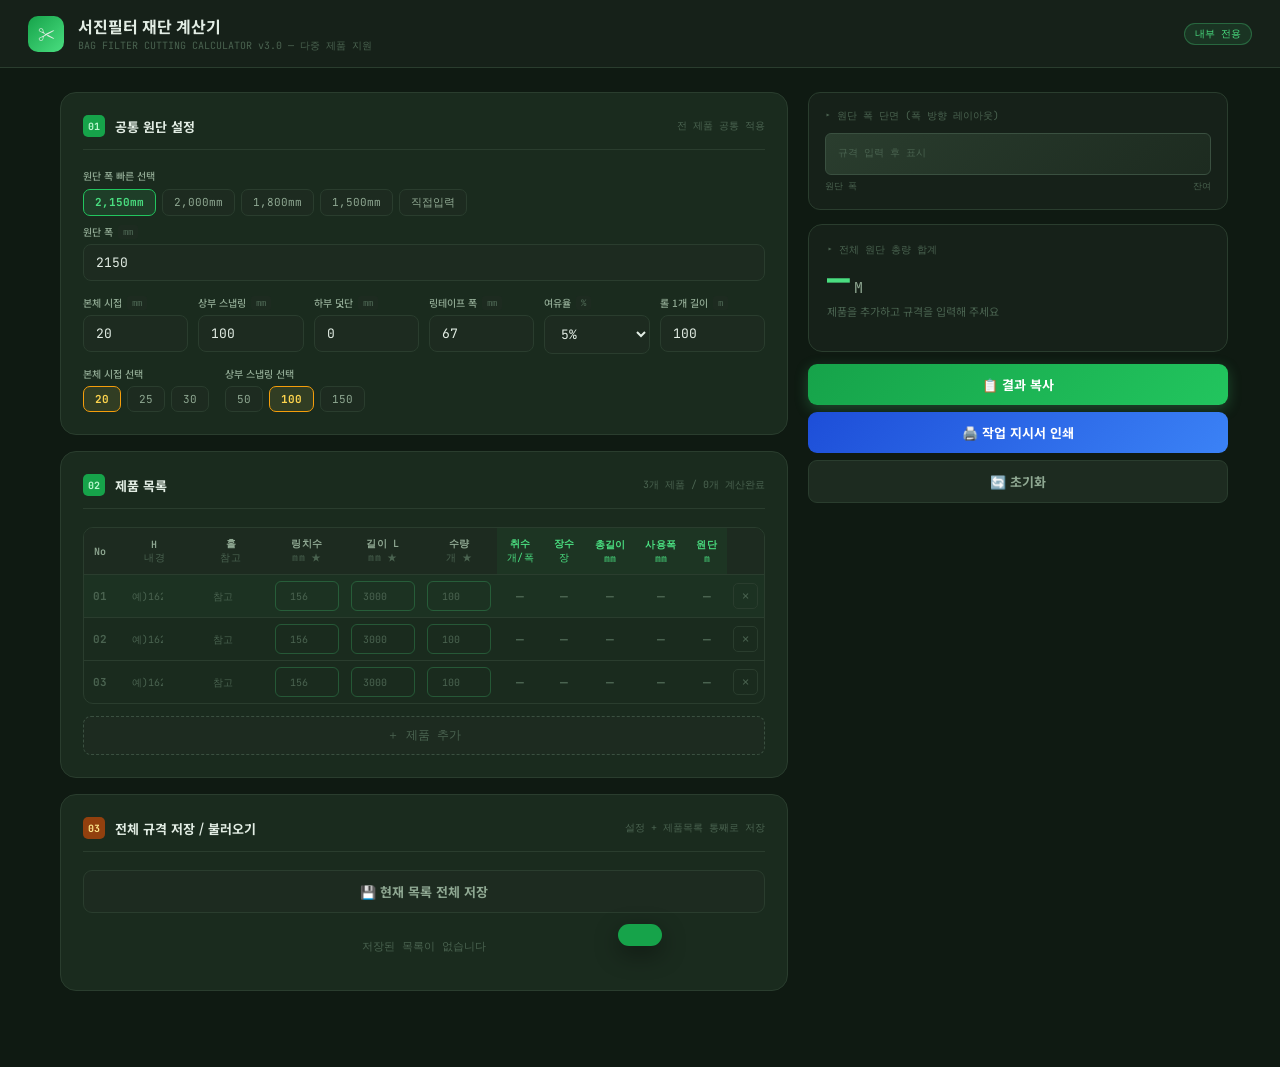
==== commit 4046440f: "feat: 테이블에 총길이(mm), 사용폭(mm) 컬럼 추가 - 총길이 = 장수 × 재단길이(mm) — 실제 소비되는 원단 길이 - 사용폭 = 취수 × 필요폭(mm) — 원단 폭 " ====
--- a/서진필터_재단계산기_v2.html
+++ b/서진필터_재단계산기_v2.html
@@ -474,6 +474,8 @@
             <th>수량<br><span style="font-weight:400;color:var(--text-mute)">개 ★</span></th>
             <th class="result-col">취수<br><span style="font-weight:400">개/폭</span></th>
             <th class="result-col">장수<br><span style="font-weight:400">장</span></th>
+            <th class="result-col">총길이<br><span style="font-weight:400">mm</span></th>
+            <th class="result-col">사용폭<br><span style="font-weight:400">mm</span></th>
             <th class="result-col">원단<br><span style="font-weight:400">m</span></th>
             <th style="width:32px;"></th>
           </tr>
@@ -644,7 +646,10 @@
   const totalMMargin = totalM * (1 + s.margin / 100);
   const tapePcs   = tapePerRow * rows;
 
-  return { ring, length, qty, circ, needW, pcsPerRow, remainW, tapePerRow, cutLen, rows, totalM, totalMMargin, tapePcs };
+  const totalMmRaw = rows * cutLen;
+  const usedW = pcsPerRow * needW;
+
+  return { ring, length, qty, circ, needW, pcsPerRow, remainW, tapePerRow, cutLen, rows, totalMm: totalMmRaw, usedW, totalM, totalMMargin, tapePcs };
 }
 
 // ── 테이블 구조 렌더 (행 추가/삭제/로드 시만 호출) ──
@@ -665,6 +670,8 @@
           oninput="updateField(${p.id},'qty',this.value)" style="border-color:rgba(74,222,128,0.25)"></td>
       <td id="r-pcs-${p.id}"  class="tbl-res mute">—</td>
       <td id="r-rows-${p.id}" class="tbl-res mute">—</td>
+      <td id="r-tlen-${p.id}" class="tbl-res mute">—</td>
+      <td id="r-tw-${p.id}"   class="tbl-res mute">—</td>
       <td id="r-m-${p.id}"   class="tbl-res mute">—</td>
       <td><button class="del-btn" onclick="event.stopPropagation();removeProduct(${p.id})">✕</button></td>
     </tr>`).join('');
@@ -677,14 +684,20 @@
     const rEl = document.getElementById(`r-rows-${p.id}`);
     const mEl = document.getElementById(`r-m-${p.id}`);
     if (!pEl) return;
+    const tlEl = document.getElementById(`r-tlen-${p.id}`);
+    const twEl = document.getElementById(`r-tw-${p.id}`);
     if (r) {
-      pEl.textContent = r.pcsPerRow;  pEl.className = 'tbl-res';
-      rEl.textContent = r.rows;       rEl.className = 'tbl-res';
-      mEl.textContent = r.totalMMargin.toFixed(2); mEl.className = 'tbl-res amber';
+      pEl.textContent  = r.pcsPerRow;               pEl.className  = 'tbl-res';
+      rEl.textContent  = r.rows;                    rEl.className  = 'tbl-res';
+      tlEl.textContent = r.totalMm.toLocaleString(); tlEl.className = 'tbl-res';
+      twEl.textContent = Math.round(r.usedW);        twEl.className = 'tbl-res';
+      mEl.textContent  = r.totalMMargin.toFixed(2);  mEl.className  = 'tbl-res amber';
     } else {
-      pEl.textContent = '—'; pEl.className = 'tbl-res mute';
-      rEl.textContent = '—'; rEl.className = 'tbl-res mute';
-      mEl.textContent = '—'; mEl.className = 'tbl-res mute';
+      pEl.textContent  = '—'; pEl.className  = 'tbl-res mute';
+      rEl.textContent  = '—'; rEl.className  = 'tbl-res mute';
+      tlEl.textContent = '—'; tlEl.className = 'tbl-res mute';
+      twEl.textContent = '—'; twEl.className = 'tbl-res mute';
+      mEl.textContent  = '—'; mEl.className  = 'tbl-res mute';
     }
     // focused-row 하이라이트
     const tr = document.getElementById(`tr-${p.id}`);
@@ -704,11 +717,11 @@
   tfoot.innerHTML = `
     <tr class="total-row">
       <td colspan="6" class="total-label">합계 (${valid.length}종 · ${totalQty}개)</td>
-      <td colspan="2" class="total-label" style="text-align:center;">순수 합계</td>
+      <td colspan="4" class="total-label" style="text-align:center;">순수 합계</td>
       <td class="total-val">${grandM.toFixed(2)} M</td><td></td>
     </tr>
     <tr class="total-row">
-      <td colspan="8" class="total-label">여유(${mg}%) 포함 최종 발주량</td>
+      <td colspan="10" class="total-label">여유(${mg}%) 포함 최종 발주량</td>
       <td class="total-val amber">${grandMg.toFixed(2)} M</td><td></td>
     </tr>`;
 }
